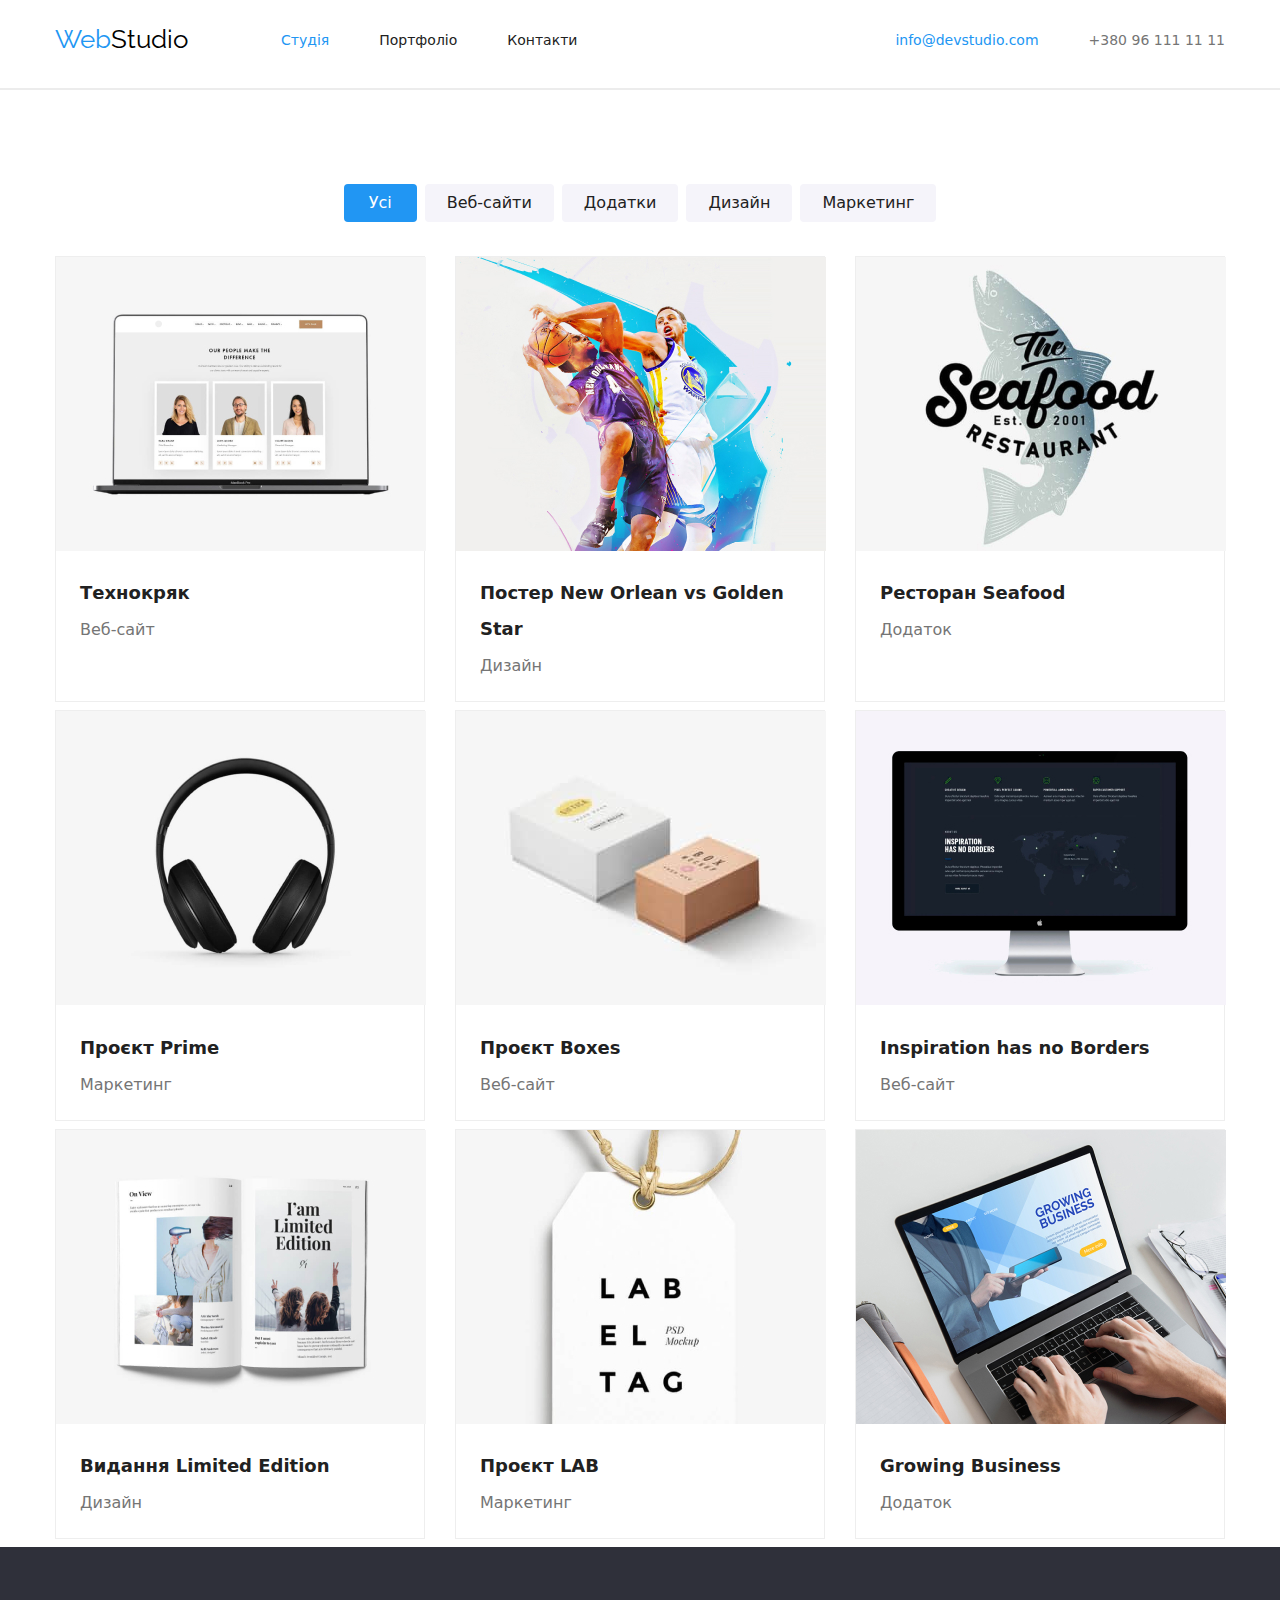
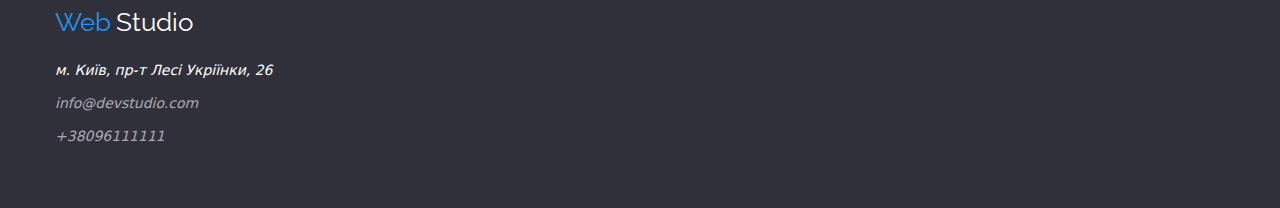
==== portfolio.html @ ce3b9371 "new repositorio" ====
<!DOCTYPE html>
<html lang="en">
  <head>
    <meta charset="UTF-8" />
    <meta http-equiv="X-UA-Compatible" content="IE=edge" />
    <meta name="viewport" content="width=device-width, initial-scale=1.0" />
    <link rel="preconnect" href="https://fonts.googleapis.com" />
    <link rel="preconnect" href="https://fonts.gstatic.com" crossorigin />
    <link
      href="https://fonts.googleapis.com/css2?family=Raleway:wght@700&family=Roboto:wght@400;500;700;900&display=swap"
      rel="stylesheet"
    />
    <link
      rel="stylesheet"
      href="https://cdnjs.cloudflare.com/ajax/libs/modern-normalize/1.1.0/modern-normalize.min.css"
    />
    <link rel="stylesheet" href="./Styles/styles.css" />
    <title>Portfolio</title>
  </head>
  <body>
    <!--Header-->
    <header>
      <div class="conteiner header_navi">
        <nav>
          <ul class="header_list list">
            <li class="item">
              <a
                class="header_logo"
                href="./index.html"
                rel="noopeper noreforrer nofollow"
                ><span class="web">Web</span
                ><span class="webstudio">Studio</span></a
              >
            </li>
            <li class="header_item">
              <a class="studio" href="">Студія</a>
            </li>
            <li class="header_item">
              <a
                class="portfolio"
                href="./portfolio.html"
                rel="noopeper noreforrer nofollow"
                >Портфоліо</a
              >
            </li>
            <li class="header_item">
              <a class="contacs" href="">Контакти</a>
            </li>
          </ul>
        </nav>
        <!--Top Line-->
        <ul class="out_list list">
          <li class="item">
            <a
              class="mail"
              href="mailto:info@devstudio.com"
              rel="noopeper noreforrer nofollow"
              >info@devstudio.com</a
            >
          </li>
          <li class="item">
            <a class="tel" href="tel:+380961111111">+380 96 111 11 11</a>
          </li>
        </ul>
      </div>
    </header>
    <hr class="line" />
    <!--Section Portfolio-->
    <section class="section section_portfolio">
      <div class="conteiner conteiner_portfolio">
        <ul class="list list_portfolio">
          <li class="link_portfolio">
            <button type="button" class="button_listen">
              <span class="button_active">Усі</span>
            </button>
          </li>
          <li class="link_portfolio">
            <button type="button" class="button_portfolio">
              <span class="button_prtfl">Веб-сайти</span>
            </button>
          </li>
          <li class="link_portfolio">
            <button type="button" class="button_portfolio">
              <span class="button_prtfl">Додатки</span>
            </button>
          </li>
          <li class="link_portfolio">
            <button type="button" class="button_portfolio">
              <span class="button_prtfl">Дизайн</span>
            </button>
          </li>
          <li class="link_portfolio">
            <button type="button" class="button_portfolio">
              <span class="button_prtfl">Маркетинг</span>
            </button>
          </li>
        </ul>
        <ul class="list img_portfolio">
          <li class="portfolio_list">
            <a class="portfolio_tekst" href="">
              <img src="./img/tegnocrack.jpg" alt="Technocrack" width="370" />
              <h3 class="about_name">Технокряк</h3>
              <p class="about_text">Веб-сайт</p>
            </a>
          </li>
          <li class="portfolio_list">
            <a class="portfolio_tekst" href="">
              <img
                src="./img/poster-new-orlean.jpg"
                alt=" New Orlean_vs_Golden_Star_poster"
                width="370"
              />
              <h3 class="about_name">Постер New Orlean vs Golden Star</h3>
              <p class="about_text">Дизайн</p>
            </a>
          </li>
          <li class="portfolio_list">
            <a class="portfolio_tekst" href="">
              <img
                src="./img/sea-food.jpg"
                alt="Seafood_Restaurant"
                width="370"
              />
              <h3 class="about_name">Ресторан Seafood</h3>
              <p class="about_text">Додаток</p>
            </a>
          </li>
          <li class="portfolio_list">
            <a class="portfolio_tekst" href="">
              <img
                src="./img/project-prime.jpg"
                alt="Projeckt_Prime"
                width="370"
              />
              <h3 class="about_name">Проєкт Prime</h3>
              <p class="about_text">Маркетинг</p>
            </a>
          </li>
          <li class="portfolio_list">
            <a class="portfolio_tekst" href="">
              <img
                src="./img/project-boxes.jpg"
                alt="Projeckt_Boxes"
                width="370"
              />
              <h3 class="about_name">Проєкт Boxes</h3>
              <p class="about_text">Веб-сайт</p>
            </a>
          </li>
          <li class="portfolio_list">
            <a class="portfolio_tekst" href="">
              <img
                src="./img/web-sait.jpg"
                alt="Inspiration_has_no_Borders"
                width="370"
              />
              <h3 class="about_name">Inspiration has no Borders</h3>
              <p class="about_text">Веб-сайт</p>
            </a>
          </li>
          <li class="portfolio_list">
            <a class="portfolio_tekst" href="">
              <img
                src="./img/limited-edition.jpg"
                alt="Vidanna_Limited_Edition"
                width="370"
              />
              <h3 class="about_name">Видання Limited Edition</h3>
              <p class="about_text">Дизайн</p>
            </a>
          </li>
          <li class="portfolio_list">
            <a class="portfolio_tekst" href="">
              <img
                src="./img/projeckt-lab.jpg"
                alt="Projeckt_LAB"
                width="370"
              />
              <h3 class="about_name">Проєкт LAB</h3>
              <p class="about_text">Маркетинг</p>
            </a>
          </li>
          <li class="portfolio_list">
            <a class="portfolio_tekst" href="">
              <img
                src="./img/groeinh-business.jpg"
                alt="Growing_Business"
                width="370"
              />
              <h3 class="about_name">Growing Business</h3>
              <p class="about_text">Додаток</p>
            </a>
          </li>
        </ul>
      </div>
    </section>
    <!-- Footer -->
    <footer class="footer">
      <div class="conteiner conteiner_footer">
        <a
          class="footer_web"
          href="./index.html"
          rel="noopeper noreforrer nofollow"
        >
          <span class="web">Web</span>
          <span class="web_studio">Studio</span></a
        >
        <address>
          <ul class="footer_list list">
            <li class="footer_href">
              <a
                class="navigation"
                href="https://goo.gl/maps/btzMH1qsc4WPmSUG9"
                rel="noopeper noreforrer nofollow"
              >
                м. Київ, пр-т Лесі Укріїнки, 26
              </a>
            </li>
            <li class="footer_href">
              <a
                class="footer_mail"
                href="mailto:info@devstudio.com"
                rel="noopeper noreforrer nofollow"
                >info@devstudio.com</a
              >
            </li>
            <li class="footer_href">
              <a class="footer_tel" href="tel:+380961111111">+38096111111</a>
            </li>
          </ul>
        </address>
      </div>
    </footer>
  </body>
</html>
---- Styles/styles.css ----
html {
  box-sizing: border-box;
}

*,
*::before,
*::after {
  box-sizing: inherit;
}

h1,
h2,
h3,
p,
ol[class] {
  margin: 0;
  text-decoration: none;
}

.list,
li {
  list-style: none;
}

.list {
  padding: 0px;
  margin: 0px;
}

.body {
  font-family: "Roboto", sans-serif;
  padding: 0;
  margin: 0;
}

.main_educetion {
}

.section {
  /* border: 1px solid aqua; */
}

.conteiner {
  width: 1200px;
  margin: 0 auto;
  padding-left: 15px;
  padding-right: 15px;
  /* border: 1px solid red; */
}

.line {
  border: 1px solid #ececec;
}

a {
  text-decoration: none;
}

/* Header */

.header {
}

.header_navi {
  display: flex;
  align-items: center;
  height: 80px;
}

.item {
  /* vertical-align: middle; */
}

.header_logo {
  margin-right: 93px;
  padding-top: 24px;
  padding-bottom: 25px;
  display: flex;
  /* background-color: red; */
}

.header_list {
  vertical-align: middle;
  display: flex;
  /* padding-top: 24px;
  padding-bottom: 25px; */
  /* background-color: tomato; */
}

.header_item {
  display: flex;
  padding-top: 32px;
  padding-bottom: 32px;
  /* background-color: #2f303a; */
}

.header_list .header_item + .header_item {
  margin-left: 50px;
}

/* <!--Top Line--> */

.out_list {
  display: flex;
  margin-left: auto;
  /* background-color: aqua; */
}

.out_list .item {
  padding-top: 32px;
  padding-bottom: 32px;
}

.out_list .item + .item {
  margin-left: 50px;
}

.web {
  font-family: "Raleway";
  font-size: 26px;
  line-height: calc(31 / 26);
  color: #2196f3;
}

.webstudio {
  font-family: "Raleway";
  font-size: 26px;
  line-height: calc(31 / 26);
  color: #000000;
}

.web_studio {
  font-family: "Raleway";
  font-size: 26px;
  line-height: calc(31 / 26);
  color: #ffffff;
}

.studio {
  font-size: 14px;
  line-height: calc(16 / 14);
  color: #2196f3;
}

.portfolio {
  font-size: 14px;
  line-height: calc(16 / 14);
  color: #212121;
}

.contacs {
  font-size: 14px;
  line-height: calc(16 / 14);
  color: #212121;
}

/* Top line */

.mail {
  font-size: 14px;
  line-height: calc(16 / 14);
  color: #2196f3;
}

.tel {
  font-size: 14px;
  line-height: calc(16 / 14);
  color: #757575;
}

/* Hero */

.hero {
  margin: 0px;
  background: #2f303a;
  margin-bottom: 94px;
  text-align: center;
}

.main_class {
  /* height: 600px; */
  text-align: center;
}

.hero_title {
  margin: auto;
  text-transform: uppercase;
  width: 600px;
  padding-top: 200px;
  padding-bottom: 20px;
  text-align: center;
  font-size: 44px;
  line-height: calc(60 / 44);
  color: #ffffff;
}

.hero_btm {
  border-radius: 4px;
  padding: 10px 32px;
  border: #2196f3;
  min-width: 216px;
  margin-bottom: 200px;
  background-color: #2196f3;
  text-align: center;
  cursor: pointer;
  text-decoration: none;
}

.button_text {
  width: 152px;
  height: 30px;
  font-size: 16px;
  line-height: calc(30 / 16);
  color: #fff;
  display: inline-block;
}

/* Description */

.section_description {
  margin-bottom: 94px;
}

.description {
  display: flex;
}

.description_title:not(:last-child) {
  margin-right: 30px;
}

.description_title {
  display: inline-block;
}

.description-list {
  margin-bottom: 10px;
  width: 270px;
  font-weight: 700;
  font-size: 14px;
  line-height: calc(16 / 14);
  color: #212121;
  display: inline;
}

.description {
  justify-content: flex-end;
}

.coment {
  width: 270px;
  font-weight: 400;
  font-size: 14px;
  line-height: 24px;
  color: #757575;
}

/* About */

.about_conteiner {
}

.about-work {
  margin-bottom: 50px;
  text-align: center;
  font-size: 36px;
  line-height: calc(42 / 36);
  color: #212121;
}

.about_work {
  display: flex;
}

.about_img:not(:last-child) {
  margin-right: 30px;
}

.about_img {
  padding-bottom: 94px;
}

/* Our team */

.section_team {
  /* margin-bottom: 94px; */
  background-color: #f5f4fa;
}

.team_tekst {
  padding-top: 94px;
  padding-bottom: 50px;
  text-align: center;
}

.user_team {
  display: flex;
  /* background-color: #2196f3; */
  text-align: center;
  padding-bottom: 94px;
}

.team_img {
  padding-bottom: 30px;
  width: 270px;
  background-color: #ffffff;
}

.team_img {
  border-radius: 0px 0px 4px 4px;
  box-shadow: 1px 1px 3px rgba(0, 0, 0, 0.12), 1px 2px 1px rgba(0, 0, 0, 0.2);
}

.team_img:not(:last-child) {
  margin-right: 30px;
}

.our_img {
  padding-bottom: 30px;
  display: block;
  background-color: #fff;
}

.name {
  padding-bottom: 10px;
  font-weight: 500;
  font-size: 16px;
  line-height: calc(19 / 16);
  color: #212121;
}

.team_work {
  padding-bottom: 30px;
  font-weight: 400;
  font-size: 16px;
  line-height: calc(19 / 16);
  color: #757575;
}

/* Section Portfolio */

.section_portfolio {
  background-color: #ffff;
}

.conteiner_portfolio {
  justify-content: end;
  margin-top: 94px;
  border: 0px;
  /* background-color: #2196f3; */
}

.list_portfolio {
  display: flex;
  /* margin-left: 312px; */
  margin-bottom: 34px;
  justify-content: center;
  text-align: center;
}

.link_portfolio {
  display: flex;
}

.link_portfolio:not(:last-child) {
  margin-right: 8px;
}

.img_portfolio {
  display: flex;
  flex-wrap: wrap;
}

.portfolio_tekst {
  /* padding: 20px 24px; */
}

.portfolio_list {
  width: 370px;
  border: 1px solid #eeeeee;
  margin-right: 30px;
  margin-bottom: 8px;
  background-color: #ffffff;
}

.portfolio_list:nth-child(3n) {
  margin-right: 0;
}

.button_listen {
  padding: 6px 25px;
  background-color: #2196f3;
  border: #2196f3;
  border-radius: 4px;
  cursor: pointer;
}

.button_active {
  font-weight: 500;
  font-size: 16px;
  line-height: calc(26 / 16);
  text-align: center;
  color: #fff;
}

.button_portfolio {
  border-radius: 4px;
  padding: 6px 22px;
  background-color: #f5f4fa;
  border: #f5f4fa;
  cursor: pointer;
}

.button_prtfl {
  font-weight: 500;
  font-size: 16px;
  line-height: calc(26 / 16);
  text-align: center;
  color: #212121;
  border: #212121;
}

.about_name {
  padding-left: 24px;
  padding-top: 20px;
  font-weight: 700;
  font-size: 18px;
  line-height: calc(36 / 18);
  color: #212121;
  text-decoration: none;
}

.about_text {
  padding-top: 4px;
  padding-left: 24px;
  padding-bottom: 20px;
  font-weight: 400;
  font-size: 16px;
  line-height: calc(30 / 16);
  color: #757575;
}

/* Footer */

.conteiner_footer {
}

.footer {
  background: #2f303a;
}

.footer_web {
  display: block;
  padding-top: 60px;
  padding-bottom: 20px;
}

.footer_list {
  display: block;
  padding-bottom: 60px;
}

.footer_href {
}

.footer_href:not(:last-child) {
  padding-bottom: 9px;
}

.navigation {
  font-weight: 400;
  font-size: 14px;
  line-height: calc(24 / 14);
  color: #ffffff;
}

.footer_mail {
  font-weight: 400;
  font-size: 14px;
  line-height: calc(24 / 14);
  color: rgba(255, 255, 255, 0.6);
}

.footer_tel {
  font-weight: 400;
  font-size: 14px;
  line-height: calc(24 / 14);
  color: rgba(255, 255, 255, 0.6);
}
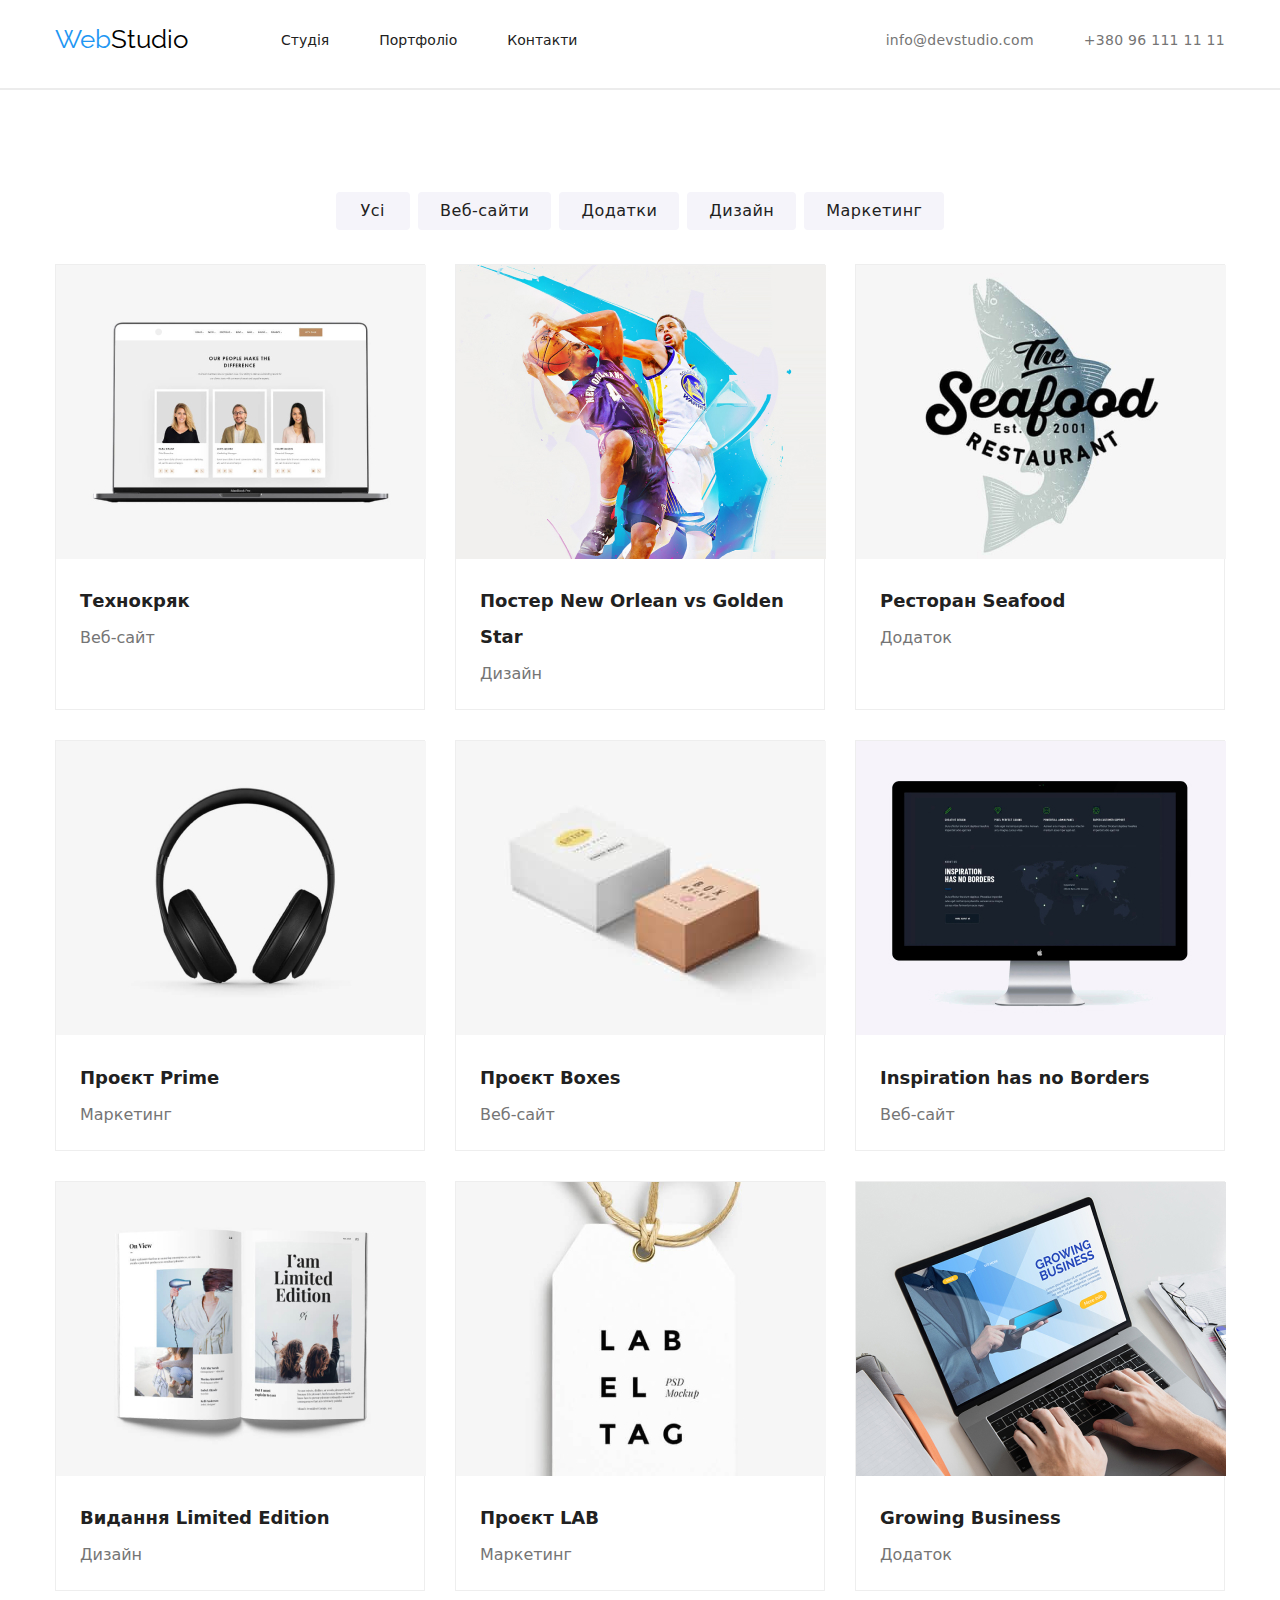
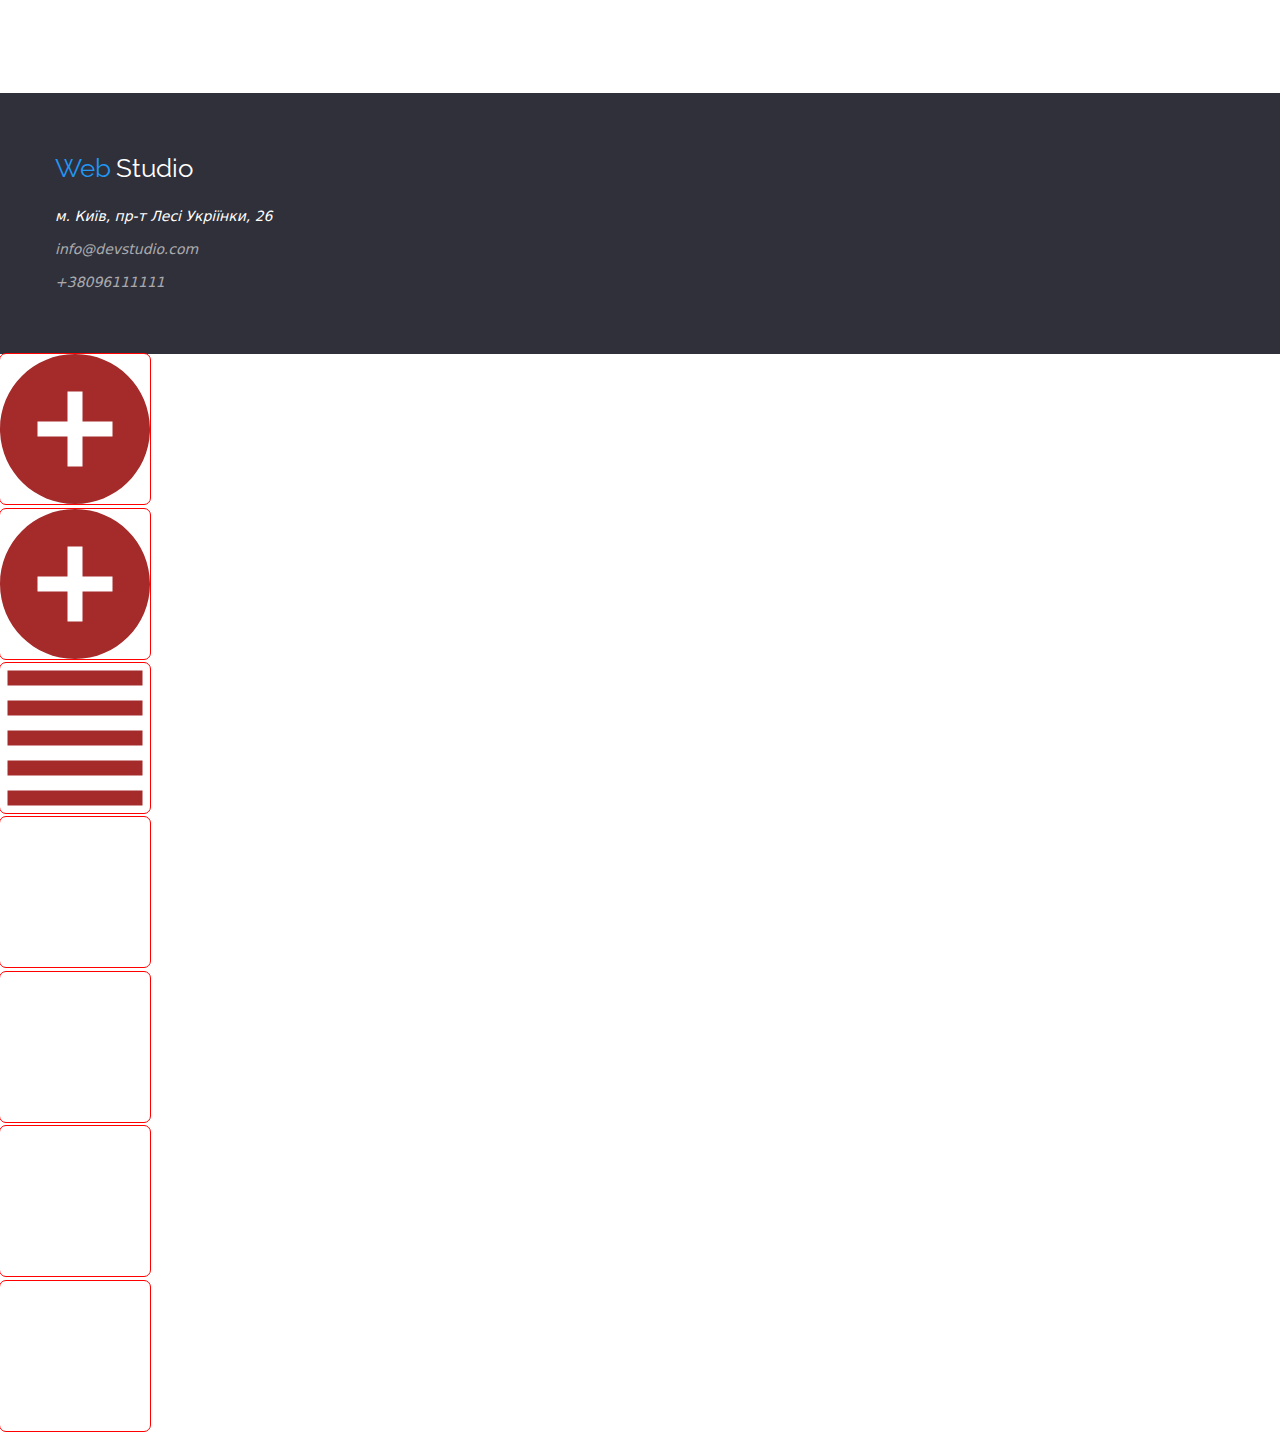
==== commit 998ac102: "т" ====
--- a/portfolio.html
+++ b/portfolio.html
@@ -233,3 +233,60 @@
     </footer>
   </body>
 </html>
+
+
+
+
+
+
+<li>
+                <a href="">
+                  <svg class="icon">
+                    <use href="./img/symbol-defs.svg#icon-add-solid"></use>
+                  </svg>
+                </a>
+              </li>
+              <li>
+                <botton class="meta">
+                  <svg class="icon">
+                    <use href="./img/symbol-defs.svg#icon-add-solid"></use>
+                  </svg>
+                </botton>
+              </li>
+              <li>
+                <botton class="meta"
+                  ><svg class="icon">
+                    <use
+                      href="./img/symbol-defs.svg#icon-align-justified"
+                    ></use>
+                  </svg>
+                </botton>
+              </li>
+              <li>
+                <botton class="meta"
+                  ><svg class="icon">
+                    <use href="./img/sprite.svg#"></use>
+                  </svg>
+                </botton>
+              </li>
+              <li>
+                <botton class="meta"
+                  ><svg class="icon">
+                    <use href="./img/sprite.svg#"></use>
+                  </svg>
+                </botton>
+              </li>
+              <li>
+                <botton class="meta"
+                  ><svg class="icon">
+                    <use href="/img/sprite.svg#"></use>
+                  </svg>
+                </botton>
+              </li>
+              <li>
+                <botton class="meta"
+                  ><svg class="icon">
+                    <use href="/img/sprite.svg#"></use>
+                  </svg>
+                </botton>
+              </li>--- a/Styles/styles.css
+++ b/Styles/styles.css
@@ -56,6 +56,10 @@
   text-decoration: none;
 }
 
+.footer {
+  cursor: none;
+}
+
 /* Header */
 
 .header {
@@ -137,34 +141,57 @@
 }
 
 .studio {
+  font-weight: 500;
   font-size: 14px;
   line-height: calc(16 / 14);
+  color: #212121;
+}
+
+.studio:hover {
   color: #2196f3;
 }
 
 .portfolio {
+  font-weight: 500;
   font-size: 14px;
   line-height: calc(16 / 14);
   color: #212121;
 }
 
+.portfolio_header:hover {
+  /* background-color: #2196f3; */
+}
+
 .contacs {
+  font-weight: 500;
   font-size: 14px;
   line-height: calc(16 / 14);
   color: #212121;
 }
 
+.mail:hover,
+.studio:hover,
+.tel:hover,
+.portfolio:hover,
+.contacs:hover {
+  color: #2196f3;
+}
+
 /* Top line */
 
 .mail {
+  font-weight: 500;
   font-size: 14px;
   line-height: calc(16 / 14);
-  color: #2196f3;
+  letter-spacing: 0.02em;
+  color: #757575;
 }
 
 .tel {
+  font-weight: 500;
   font-size: 14px;
   line-height: calc(16 / 14);
+  letter-spacing: 0.02em;
   color: #757575;
 }
 
@@ -175,11 +202,13 @@
   background: #2f303a;
   margin-bottom: 94px;
   text-align: center;
+  background-image: url(../img/bgc-img-hero.jpg);
 }
 
 .main_class {
   /* height: 600px; */
   text-align: center;
+  /* background-image: url(/img/bgc-hero.svg); */
 }
 
 .hero_title {
@@ -204,6 +233,9 @@
   text-align: center;
   cursor: pointer;
   text-decoration: none;
+  font-weight: 700;
+  font-size: 16px;
+  line-height: calc(30 / 16);
 }
 
 .button_text {
@@ -290,6 +322,9 @@
 .team_tekst {
   padding-top: 94px;
   padding-bottom: 50px;
+  font-weight: 700;
+  font-size: 36px;
+  line-height: calc(42 / 36);
   text-align: center;
 }
 
@@ -340,12 +375,14 @@
 /* Section Portfolio */
 
 .section_portfolio {
+  padding-top: 94px;
+  padding-bottom: 94px;
   background-color: #ffff;
 }
 
 .conteiner_portfolio {
   justify-content: end;
-  margin-top: 94px;
+  /* padding-top: 94px; */
   border: 0px;
   /* background-color: #2196f3; */
 }
@@ -369,17 +406,18 @@
 .img_portfolio {
   display: flex;
   flex-wrap: wrap;
+  /* background-color: tomato; */
 }
 
 .portfolio_tekst {
-  /* padding: 20px 24px; */
+  width: 370px;
 }
 
 .portfolio_list {
   width: 370px;
   border: 1px solid #eeeeee;
   margin-right: 30px;
-  margin-bottom: 8px;
+  margin-bottom: 30px;
   background-color: #ffffff;
 }
 
@@ -387,20 +425,31 @@
   margin-right: 0;
 }
 
+.portfolio_list:nth-child(n + 7) {
+  margin-bottom: 8px;
+}
+
 .button_listen {
   padding: 6px 25px;
-  background-color: #2196f3;
-  border: #2196f3;
+  background-color: #f5f4fa;
+  border: #f5f4fa;
   border-radius: 4px;
   cursor: pointer;
+  font-weight: 500;
+  font-size: 16px;
+  line-height: calc(26 / 16);
+  letter-spacing: 0.03em;
+  text-align: center;
+  color: #212121;
 }
 
 .button_active {
-  font-weight: 500;
+  /* font-weight: 500;
   font-size: 16px;
   line-height: calc(26 / 16);
-  text-align: center;
-  color: #fff;
+  letter-spacing: 0.03em;
+  text-align: center;
+  color: #212121; */
 }
 
 .button_portfolio {
@@ -409,35 +458,139 @@
   background-color: #f5f4fa;
   border: #f5f4fa;
   cursor: pointer;
-}
-
-.button_prtfl {
   font-weight: 500;
   font-size: 16px;
   line-height: calc(26 / 16);
+  letter-spacing: 0.03em;
   text-align: center;
   color: #212121;
   border: #212121;
 }
 
+/* .button_prtfl {
+  font-weight: 500;
+  font-size: 16px;
+  line-height: calc(26 / 16);
+  letter-spacing: 0.03em;
+  text-align: center;
+  color: #212121;
+  border: #212121;
+} */
+
+/* .button_active:hover,
+.button_prtfl:hover {
+  color: #ffffff;
+} */
+
+.button_portfolio:hover,
+.button_listen:hover {
+  box-shadow: 0px 3px 1px rgba(0, 0, 0, 0.1), 0px 1px 2px rgba(0, 0, 0, 0.08),
+    0px 2px 2px rgba(0, 0, 0, 0.12);
+  border-radius: 4px;
+  background-color: #2196f3;
+  color: #ffffff;
+}
+
 .about_name {
-  padding-left: 24px;
-  padding-top: 20px;
+  width: 322px;
+  margin: 20px 24px 4px 24px;
+  /* padding-left: 24px;
+  padding-top: 20px; */
   font-weight: 700;
   font-size: 18px;
   line-height: calc(36 / 18);
   color: #212121;
   text-decoration: none;
+  /* background-color: royalblue; */
 }
 
 .about_text {
-  padding-top: 4px;
+  width: 322px;
+  margin: 0 24px 20px 24px;
+  /* padding-top: 4px;
   padding-left: 24px;
-  padding-bottom: 20px;
+  padding-bottom: 20px; */
   font-weight: 400;
   font-size: 16px;
   line-height: calc(30 / 16);
   color: #757575;
+  /* background-color: red; */
+}
+
+/* Regular customers */
+
+.client {
+  background-color: #ffffff;
+}
+
+.regular_conteiner {
+  padding-top: 94px;
+  padding-bottom: 94px;
+}
+
+.cust_link {
+  display: flex;
+  /* padding: 0; */
+  /* margin: 0; */
+  outline: 1px solid red;
+  /* background-color: #3a2f2f; */
+}
+
+.meta {
+  width: 150px;
+  height: 120px;
+  /* border: 0; */
+}
+
+.dfg {
+  width: 120px;
+  height: 120px;
+}
+
+.icon {
+  display: inline-block;
+  width: 150px;
+  height: 150px;
+  outline: 1px solid red;
+  border-radius: 6px;
+  /* background-color: #2196f3; */
+}
+
+/* .icon {
+  display: inline-block;
+  width: 1em;
+  height: 1em;
+  stroke-width: 0;
+  stroke: currentColor;
+  fill: currentColor;
+}
+.icon-Object {
+  width: 1.0712890625em;
+} */
+
+.icon {
+  /* width: 105px; */
+  /* display: inline-block; */
+  /* stroke: currentColor; */
+  fill: brown;
+}
+
+.meta:not(:last-child) {
+  margin-right: 30px;
+}
+
+.customers {
+  margin-bottom: 50px;
+  text-align: center;
+  background-color: #2f303a;
+}
+
+.cust_img {
+}
+
+.meta:hover {
+  background-color: #fff;
+  color: blueviolet;
 }
 
 /* Footer */
@@ -472,6 +625,7 @@
   font-size: 14px;
   line-height: calc(24 / 14);
   color: #ffffff;
+  cursor: auto;
 }
 
 .footer_mail {
@@ -479,6 +633,7 @@
   font-size: 14px;
   line-height: calc(24 / 14);
   color: rgba(255, 255, 255, 0.6);
+  cursor: auto;
 }
 
 .footer_tel {
@@ -486,4 +641,5 @@
   font-size: 14px;
   line-height: calc(24 / 14);
   color: rgba(255, 255, 255, 0.6);
-}
+  cursor: auto;
+}
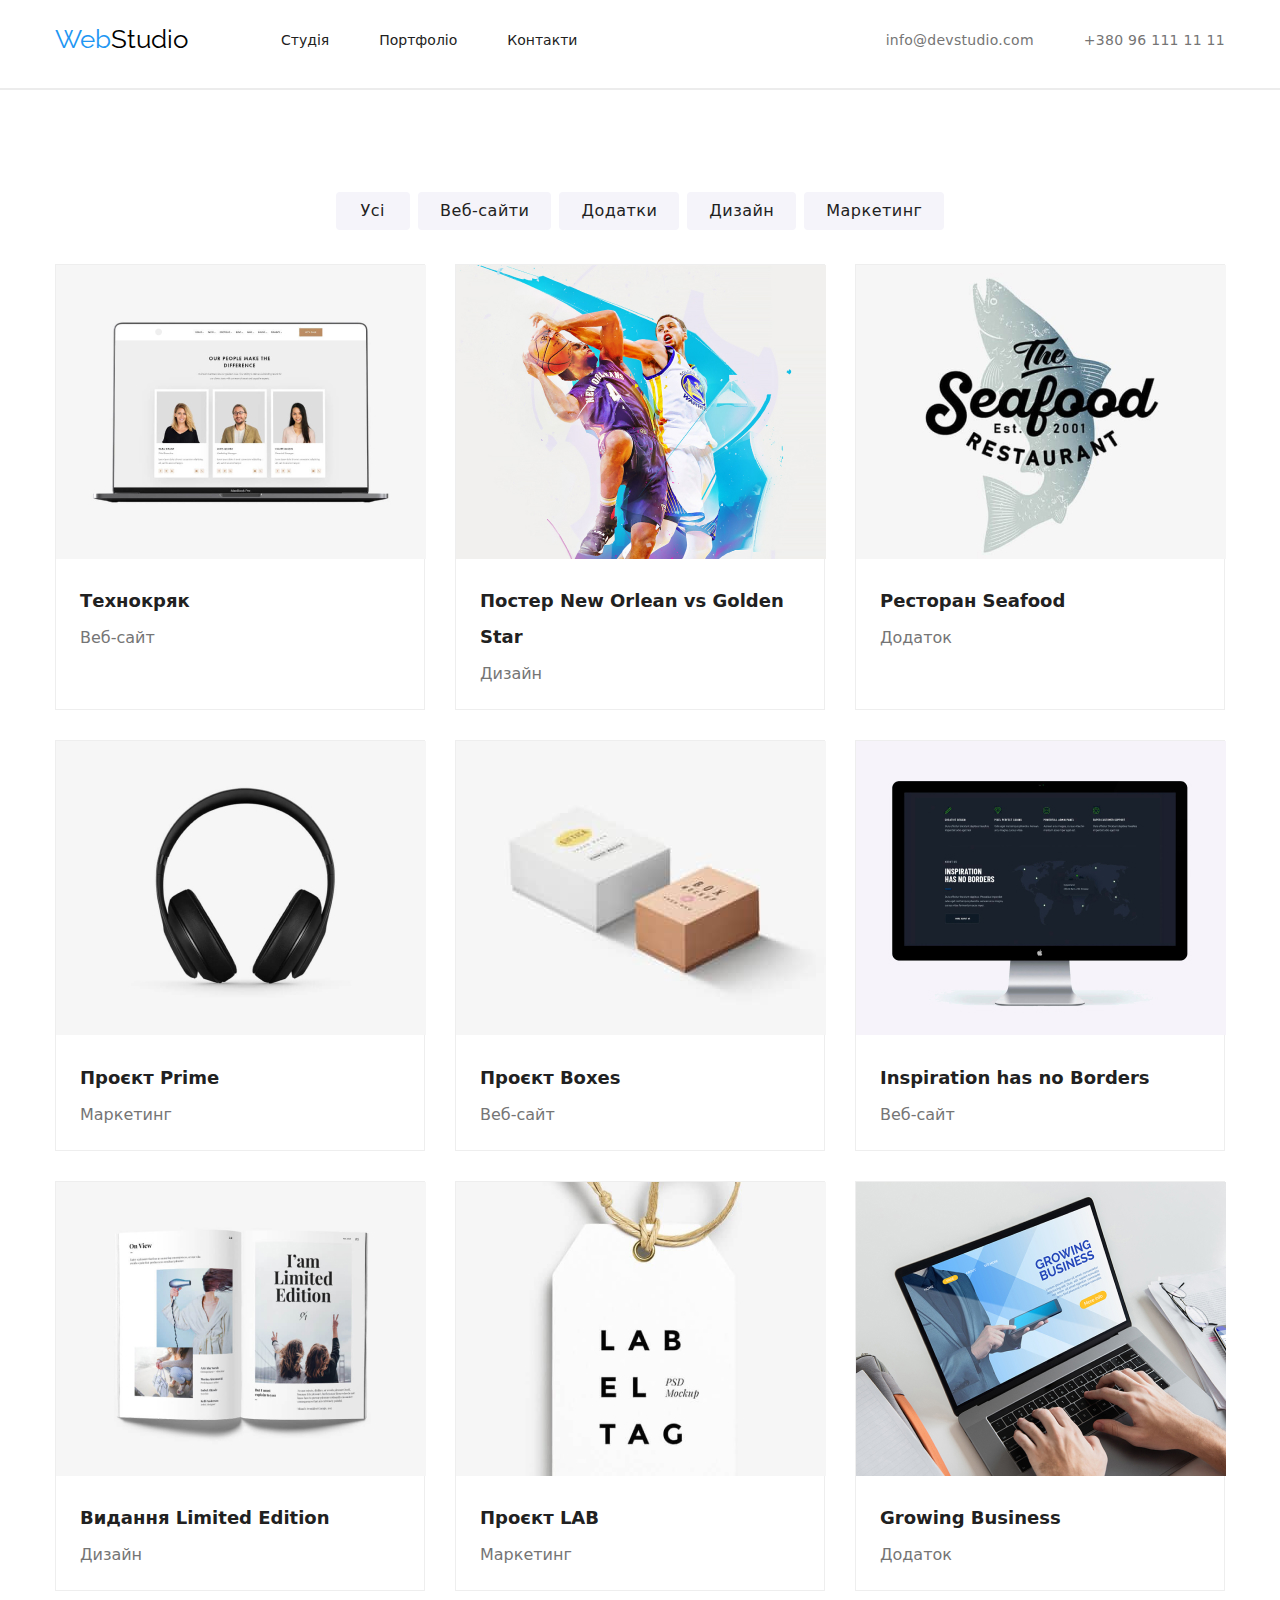
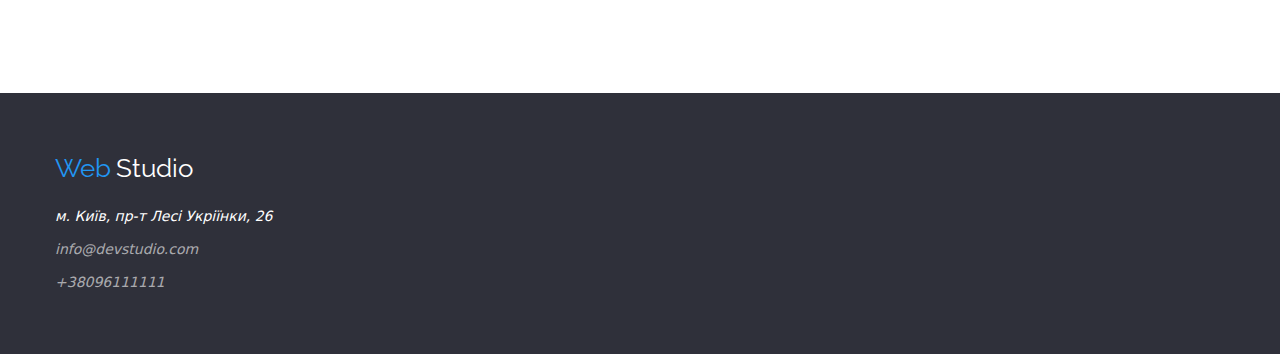
==== commit c2122bb5: "ds" ====
--- a/portfolio.html
+++ b/portfolio.html
@@ -233,60 +233,3 @@
     </footer>
   </body>
 </html>
-
-
-
-
-
-
-<li>
-                <a href="">
-                  <svg class="icon">
-                    <use href="./img/symbol-defs.svg#icon-add-solid"></use>
-                  </svg>
-                </a>
-              </li>
-              <li>
-                <botton class="meta">
-                  <svg class="icon">
-                    <use href="./img/symbol-defs.svg#icon-add-solid"></use>
-                  </svg>
-                </botton>
-              </li>
-              <li>
-                <botton class="meta"
-                  ><svg class="icon">
-                    <use
-                      href="./img/symbol-defs.svg#icon-align-justified"
-                    ></use>
-                  </svg>
-                </botton>
-              </li>
-              <li>
-                <botton class="meta"
-                  ><svg class="icon">
-                    <use href="./img/sprite.svg#"></use>
-                  </svg>
-                </botton>
-              </li>
-              <li>
-                <botton class="meta"
-                  ><svg class="icon">
-                    <use href="./img/sprite.svg#"></use>
-                  </svg>
-                </botton>
-              </li>
-              <li>
-                <botton class="meta"
-                  ><svg class="icon">
-                    <use href="/img/sprite.svg#"></use>
-                  </svg>
-                </botton>
-              </li>
-              <li>
-                <botton class="meta"
-                  ><svg class="icon">
-                    <use href="/img/sprite.svg#"></use>
-                  </svg>
-                </botton>
-              </li>--- a/Styles/styles.css
+++ b/Styles/styles.css
@@ -370,6 +370,90 @@
   font-size: 16px;
   line-height: calc(19 / 16);
   color: #757575;
+}
+
+/* Regular customers */
+
+.client {
+  padding-top: 87px;
+  background-color: #ffffff;
+  display: flexbox;
+}
+
+.regular_conteiner {
+  /* padding-top: 87px; */
+  margin-bottom: 101px;
+  /* outline: 1px solid rgb(106, 0, 255); */
+}
+
+.customers {
+  padding-bottom: 50px;
+  text-align: center;
+}
+
+.cust_link {
+  display: flex;
+  /* align-self: flex-end;
+  flex-wrap: wrap; */
+  /* padding: 0; */
+  /* margin-top: 16px;
+  margin-bottom: 16px; */
+  /* outline: 1px solid red; */
+  /* background-color: #3a2f2f; */
+}
+
+.meta {
+  display: inline-block;
+  /* text-align: center; */
+  width: 170px;
+  /* height: 92px; */
+  /* border: 0; */
+  /* justify-content: center; */
+  /* background-color: red; */
+  /* outline: 1px solid rgb(255, 0, 98); */
+}
+
+.meta:not(:first-child) {
+  margin-right: 30px;
+}
+
+.meta:hover {
+  /* background-color: #2196f3; */
+  /* color: blueviolet; */
+}
+
+.dfg {
+  /* display: inline-block; */
+  display: inline-flex;
+  flex-wrap: wrap;
+  border: 1px solid #afb1b8;
+  border-radius: 4px;
+  /* align-self: flex-end; */
+  margin-right: 30px;
+  /* background-color: #21f352; */
+}
+
+.icon {
+  margin: 16px 32px;
+  display: inline-block;
+  /* justify-items: center; */
+  width: 106px;
+  height: 80px;
+  /* outline: 1px solid rgb(0, 255, 8); */
+  border-radius: 6px;
+  fill: #afb1b8;
+  /* background-color: tomato; */
+}
+
+.icon:hover {
+  /* background-color: #ffffff; */
+  fill: #2196f3;
+}
+
+.meta:hover {
+  border: 1px solid #2196f3;
+  border-radius: 4px;
+  background-color: #ffffff;
 }
 
 /* Section Portfolio */
@@ -517,82 +601,6 @@
   /* background-color: red; */
 }
 
-/* Regular customers */
-
-.client {
-  background-color: #ffffff;
-}
-
-.regular_conteiner {
-  padding-top: 94px;
-  padding-bottom: 94px;
-}
-
-.cust_link {
-  display: flex;
-  /* padding: 0; */
-  /* margin: 0; */
-  outline: 1px solid red;
-  /* background-color: #3a2f2f; */
-}
-
-.meta {
-  width: 150px;
-  height: 120px;
-  /* border: 0; */
-}
-
-.dfg {
-  width: 120px;
-  height: 120px;
-}
-
-.icon {
-  display: inline-block;
-  width: 150px;
-  height: 150px;
-  outline: 1px solid red;
-  border-radius: 6px;
-  /* background-color: #2196f3; */
-}
-
-/* .icon {
-  display: inline-block;
-  width: 1em;
-  height: 1em;
-  stroke-width: 0;
-  stroke: currentColor;
-  fill: currentColor;
-}
-.icon-Object {
-  width: 1.0712890625em;
-} */
-
-.icon {
-  /* width: 105px; */
-  /* display: inline-block; */
-  /* stroke: currentColor; */
-  fill: brown;
-}
-
-.meta:not(:last-child) {
-  margin-right: 30px;
-}
-
-.customers {
-  margin-bottom: 50px;
-  text-align: center;
-  background-color: #2f303a;
-}
-
-.cust_img {
-}
-
-.meta:hover {
-  background-color: #fff;
-  color: blueviolet;
-}
-
 /* Footer */
 
 .conteiner_footer {
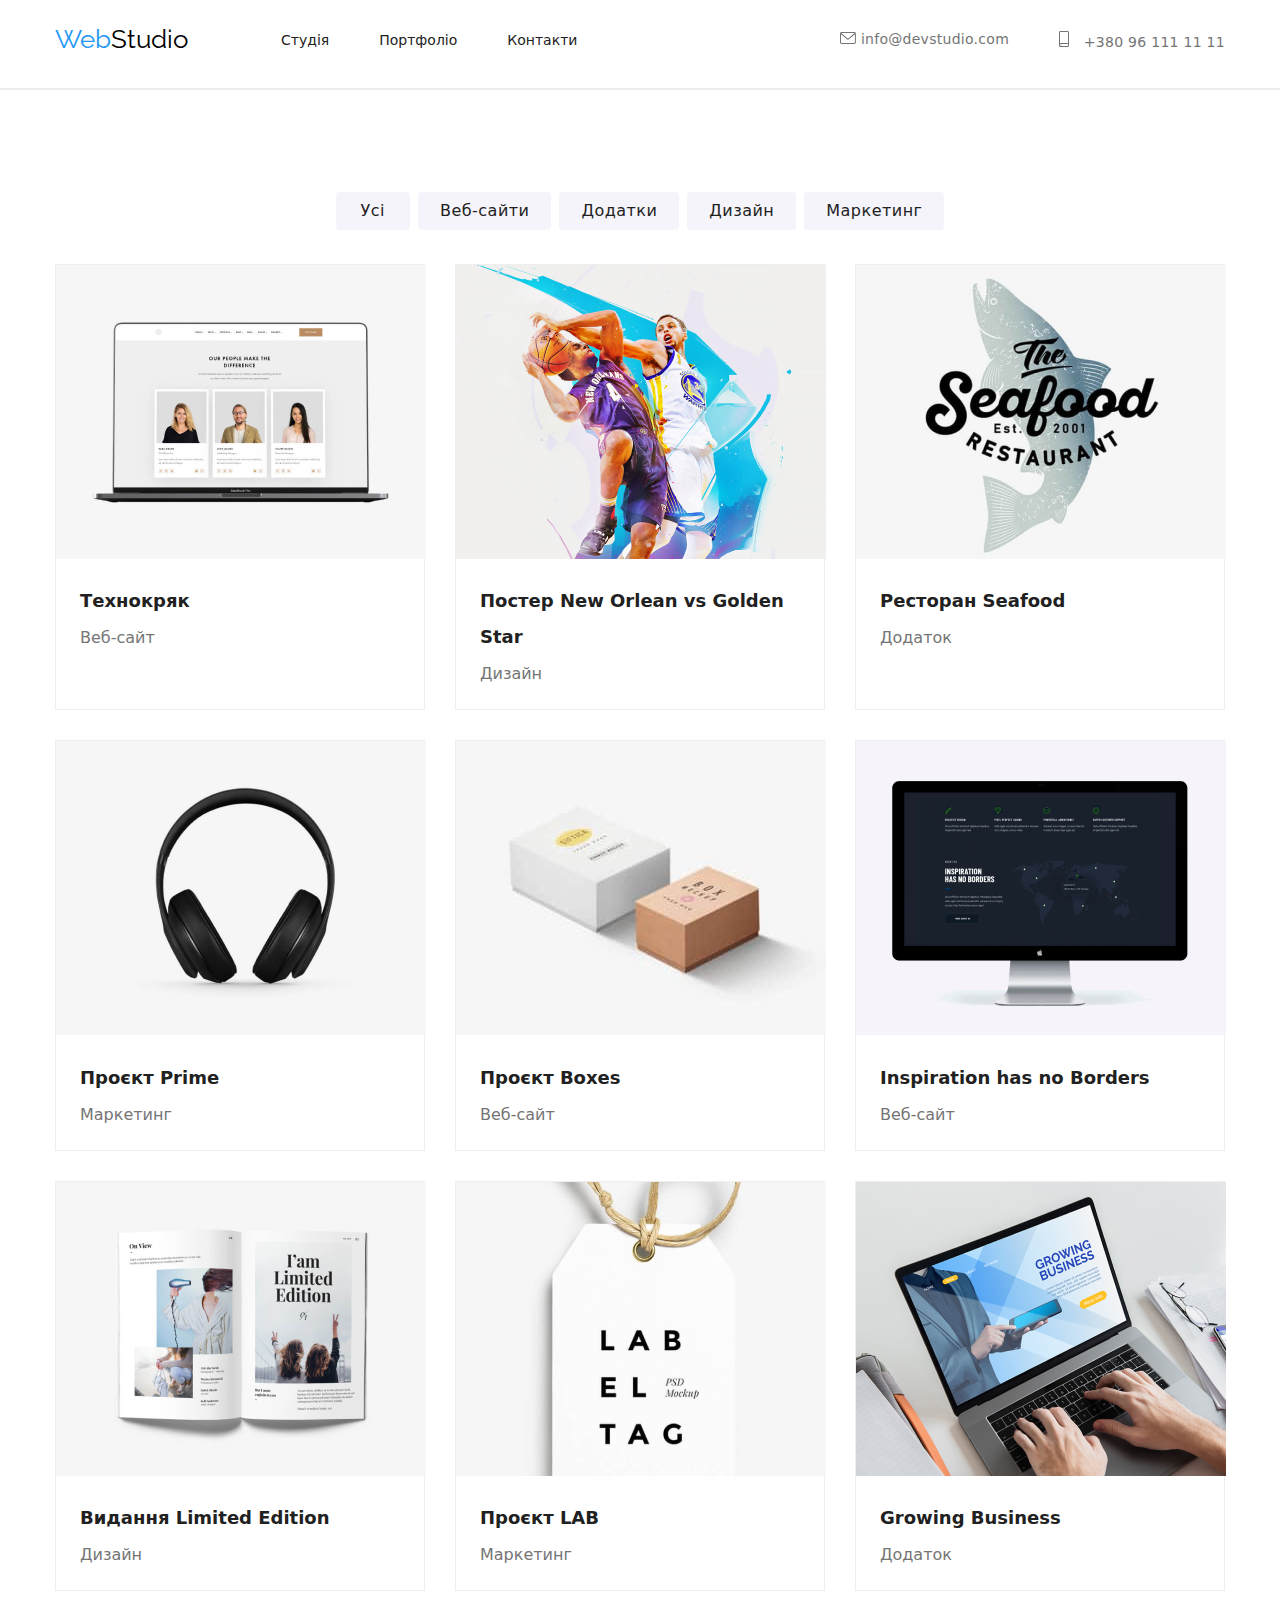
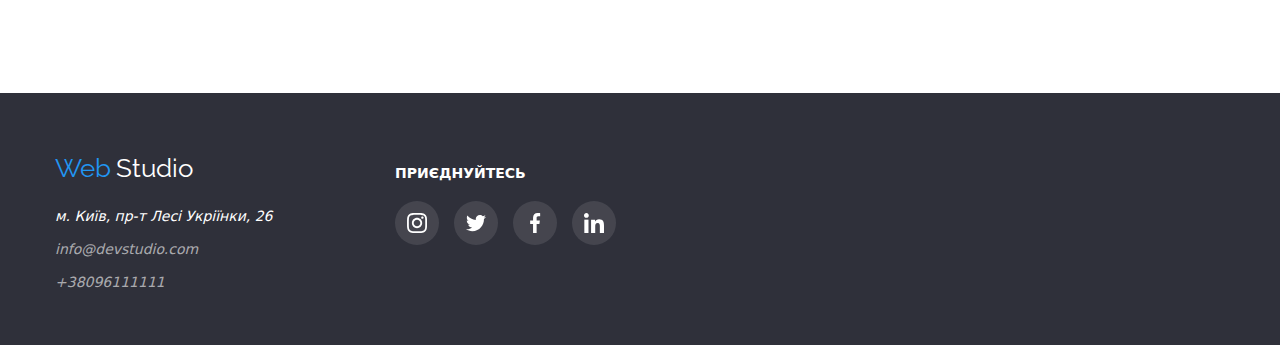
==== commit 645263cb: "Дз" ====
--- a/portfolio.html
+++ b/portfolio.html
@@ -19,7 +19,7 @@
   </head>
   <body>
     <!--Header-->
-    <header>
+    <header class="header">
       <div class="conteiner header_navi">
         <nav>
           <ul class="header_list list">
@@ -55,14 +55,23 @@
               class="mail"
               href="mailto:info@devstudio.com"
               rel="noopeper noreforrer nofollow"
-              >info@devstudio.com</a
+              ><svg class="envelope" width="16" height="12">
+                <use href="./img/icons.svg#icon-envelope"></use>
+              </svg>
+              <span style="vertical-align: inherit">info@devstudio.com</span>
+            </a>
+          </li>
+          <li class="item">
+            <a class="tel" href="tel:+380961111111">
+              <svg class="smartphone" width="10" height="16">
+                <use href="./img/icons.svg#icon-smartphone"></use>
+              </svg>
+              <span>+380 96 111 11 11</span></a
             >
-          </li>
-          <li class="item">
-            <a class="tel" href="tel:+380961111111">+380 96 111 11 11</a>
           </li>
         </ul>
       </div>
+    </header>
     </header>
     <hr class="line" />
     <!--Section Portfolio-->
@@ -195,40 +204,79 @@
       </div>
     </section>
     <!-- Footer -->
-    <footer class="footer">
+   <footer class="footer">
       <div class="conteiner conteiner_footer">
-        <a
-          class="footer_web"
-          href="./index.html"
-          rel="noopeper noreforrer nofollow"
-        >
-          <span class="web">Web</span>
-          <span class="web_studio">Studio</span></a
-        >
-        <address>
-          <ul class="footer_list list">
-            <li class="footer_href">
-              <a
-                class="navigation"
-                href="https://goo.gl/maps/btzMH1qsc4WPmSUG9"
-                rel="noopeper noreforrer nofollow"
-              >
-                м. Київ, пр-т Лесі Укріїнки, 26
-              </a>
-            </li>
-            <li class="footer_href">
-              <a
-                class="footer_mail"
-                href="mailto:info@devstudio.com"
-                rel="noopeper noreforrer nofollow"
-                >info@devstudio.com</a
-              >
-            </li>
-            <li class="footer_href">
-              <a class="footer_tel" href="tel:+380961111111">+38096111111</a>
+        <div class="aaa">
+          <a
+            class="footer_web"
+            href="./index.html"
+            rel="noopeper noreforrer nofollow"
+          >
+            <span class="web">Web</span>
+            <span class="web_studio">Studio</span></a
+          >
+          <address class="ftr_adress">
+            <ul class="footer_list list">
+              <li class="footer_href">
+                <a
+                  class="navigation"
+                  href="https://goo.gl/maps/btzMH1qsc4WPmSUG9"
+                  rel="noopeper noreforrer nofollow"
+                >
+                  м. Київ, пр-т Лесі Укріїнки, 26
+                </a>
+              </li>
+              <li class="footer_href">
+                <a
+                  class="footer_mail"
+                  href="mailto:info@devstudio.com"
+                  rel="noopeper noreforrer nofollow"
+                  >info@devstudio.com</a
+                >
+              </li>
+              <li class="footer_href">
+                <a class="footer_tel" href="tel:+380961111111">+38096111111</a>
+              </li>
+            </ul>
+          </address>
+        </div>
+        <div class="footer_icons">
+          <ul class="social-icons">
+            <h3 class="social_ftr">приєднуйтесь</h3>
+            <li class="social-item">
+              <a href="" class="social-link">
+                <svg class="icon" width="20" height="20">
+                  <use href="./img/icons.svg#icon-instagram-2"></use>
+                  >
+                </svg>
+              </a>
+            </li>
+            <li class="social-item">
+              <a href="" class="social-link">
+                <svg class="icon" width="20" height="20">
+                  <use href="./img/icons.svg#icon-twitter-1"></use>
+                  >
+                </svg>
+              </a>
+            </li>
+            <li class="social-item">
+              <a href="" class="social-link">
+                <svg class="icon" width="20" height="20">
+                  <use href="./img/icons.svg#icon-facebook-1"></use>
+                  >
+                </svg>
+              </a>
+            </li>
+            <li class="social-item">
+              <a href="" class="social-link">
+                <svg class="icon" width="20" height="20">
+                  <use href="./img/icons.svg#icon-linkedin-1"></use>
+                  >
+                </svg>
+              </a>
             </li>
           </ul>
-        </address>
+        </div>
       </div>
     </footer>
   </body>
--- a/Styles/styles.css
+++ b/Styles/styles.css
@@ -57,7 +57,7 @@
 }
 
 .footer {
-  cursor: none;
+  /* cursor: none; */
 }
 
 /* Header */
@@ -72,6 +72,8 @@
 }
 
 .item {
+  display: flex;
+  text-align: center;
   /* vertical-align: middle; */
 }
 
@@ -106,7 +108,10 @@
 
 .out_list {
   display: flex;
+  vertical-align: middle;
   margin-left: auto;
+  text-align: center;
+  /* justify-content: center; */
   /* background-color: aqua; */
 }
 
@@ -169,6 +174,14 @@
   color: #212121;
 }
 
+/* .item_svg {
+  width: 10px;
+  height: 16px;
+  outline: 1px solid #2196f3;
+  padding-right: 10px;
+} */
+
+.item_svg:hover,
 .mail:hover,
 .studio:hover,
 .tel:hover,
@@ -180,6 +193,9 @@
 /* Top line */
 
 .mail {
+  /* display: inline-flex; */
+  /* vertical-align: inherit; */
+  /* align-items: center; */
   font-weight: 500;
   font-size: 14px;
   line-height: calc(16 / 14);
@@ -187,7 +203,15 @@
   color: #757575;
 }
 
+.envelop {
+  /* display: flex; */
+  margin-right: 10px;
+  align-items: center;
+  fill: #757575;
+}
+
 .tel {
+  align-items: center;
   font-weight: 500;
   font-size: 14px;
   line-height: calc(16 / 14);
@@ -195,20 +219,47 @@
   color: #757575;
 }
 
+.smartphone {
+  /* display: inline; */
+  margin-right: 10px;
+  align-items: center;
+  fill: #757575;
+}
+
+.out_list .envelop:focus,
+.out_list .envelop:hover {
+  fill: #2196f3;
+}
+
+.out_list .smartphone:focus,
+.out_list .smartphone:hover {
+  fill: #2196f3;
+}
+
 /* Hero */
 
+.hero:nth-child(1) {
+  background-image: url(../img/bgc-img-hero.jpg);
+}
+
 .hero {
-  margin: 0px;
-  background: #2f303a;
+  max-width: 1600px;
+  height: 600px;
+  margin-left: auto;
+  margin-right: auto;
+  background-image: linear-gradient(
+      to right,
+      rgba(47, 48, 58, 0.4),
+      rgba(47, 48, 58, 0.4)
+    ),
+    url(../images/backgrond-hero.jpg);
+  background-color: rgba(47, 48, 58, 0.4);
+  text-align: center;
   margin-bottom: 94px;
-  text-align: center;
-  background-image: url(../img/bgc-img-hero.jpg);
 }
 
 .main_class {
-  /* height: 600px; */
-  text-align: center;
-  /* background-image: url(/img/bgc-hero.svg); */
+  text-align: center;
 }
 
 .hero_title {
@@ -287,6 +338,17 @@
   color: #757575;
 }
 
+.description_img {
+  display: flex;
+  padding-bottom: 30px;
+}
+
+.disc_img {
+  padding: 25px 100px;
+  /* outline: 1px solid #e80b85; */
+  background-color: #f5f4fa;
+}
+
 /* About */
 
 .about_conteiner {
@@ -372,16 +434,63 @@
   color: #757575;
 }
 
+.social-icon {
+  display: flex;
+  align-items: center;
+  padding-left: 32px;
+  padding-right: 32px;
+  padding-top: 16px;
+  padding-bottom: 30px;
+  background-color: #fff;
+}
+
+.social-item {
+  width: 44px;
+  height: 44px;
+  border-radius: 50%;
+  justify-content: start;
+  /* background-color: #f80808; */
+}
+
+.social-item:not(:last-child) {
+  margin-right: 10px;
+}
+
+.social-link {
+  width: 100%;
+  height: 100%;
+  display: flex;
+  align-items: center;
+  justify-content: center;
+  border-radius: 50%;
+  background-color: #ffffff;
+  color: #afb1b8;
+  /* outline: 1px solid #d6094a; */
+  /* background-color: tomato; */
+}
+
+.social-icon .icon {
+  fill: currentColor;
+}
+
+/* .icon:focus,
+.icon:hover, */
+.user_team .social-link:hover,
+.user_team .social-link:focus {
+  background-color: #2196f3;
+  color: #fff;
+}
+
 /* Regular customers */
 
 .client {
   padding-top: 87px;
   background-color: #ffffff;
-  display: flexbox;
+  display: flex;
 }
 
 .regular_conteiner {
-  /* padding-top: 87px; */
+  padding-top: 87px;
   margin-bottom: 101px;
   /* outline: 1px solid rgb(106, 0, 255); */
 }
@@ -391,69 +500,58 @@
   text-align: center;
 }
 
-.cust_link {
-  display: flex;
-  /* align-self: flex-end;
-  flex-wrap: wrap; */
-  /* padding: 0; */
-  /* margin-top: 16px;
-  margin-bottom: 16px; */
-  /* outline: 1px solid red; */
-  /* background-color: #3a2f2f; */
-}
-
-.meta {
-  display: inline-block;
-  /* text-align: center; */
-  width: 170px;
-  /* height: 92px; */
-  /* border: 0; */
-  /* justify-content: center; */
-  /* background-color: red; */
-  /* outline: 1px solid rgb(255, 0, 98); */
-}
-
-.meta:not(:first-child) {
-  margin-right: 30px;
-}
-
-.meta:hover {
-  /* background-color: #2196f3; */
-  /* color: blueviolet; */
-}
-
-.dfg {
-  /* display: inline-block; */
-  display: inline-flex;
-  flex-wrap: wrap;
+.cust_link .dfg {
+  width: 166px;
+  height: 92px;
+  /* margin-right: 30px; */
   border: 1px solid #afb1b8;
   border-radius: 4px;
-  /* align-self: flex-end; */
+  /* background-color: tomato; */
+}
+
+.cust_link .meta {
+  width: 100%;
+  height: 100%;
+  /* background-color: red; */
+  display: flex;
+}
+
+.cust_link .icon {
+  width: 100%;
+  height: 100%;
+  padding: 16px 32px;
+  display: flex;
+  align-items: center;
+  justify-content: center;
+  background-color: #ffff;
+  fill: #afb1b8;
+}
+
+.cust_link .dfg:hover,
+.cust_link .dfg:focus,
+.cust_link .icon:hover,
+.cust_link .icon:focus {
+  fill: #2196f3;
+  border-color: #2196f3;
+}
+
+/* .cust_link .meta:hover, */
+.cust_link .icon {
+  border-color: #2196f3;
+}
+
+.dfg:not(:last-child) {
   margin-right: 30px;
-  /* background-color: #21f352; */
+}
+
+.dfg {
+  display: inline-flex;
+  border-radius: 4px;
 }
 
 .icon {
-  margin: 16px 32px;
-  display: inline-block;
-  /* justify-items: center; */
-  width: 106px;
-  height: 80px;
-  /* outline: 1px solid rgb(0, 255, 8); */
-  border-radius: 6px;
-  fill: #afb1b8;
+  fill: currentColor;
   /* background-color: tomato; */
-}
-
-.icon:hover {
-  /* background-color: #ffffff; */
-  fill: #2196f3;
-}
-
-.meta:hover {
-  border: 1px solid #2196f3;
-  border-radius: 4px;
-  background-color: #ffffff;
 }
 
 /* Section Portfolio */
@@ -527,15 +625,6 @@
   color: #212121;
 }
 
-.button_active {
-  /* font-weight: 500;
-  font-size: 16px;
-  line-height: calc(26 / 16);
-  letter-spacing: 0.03em;
-  text-align: center;
-  color: #212121; */
-}
-
 .button_portfolio {
   border-radius: 4px;
   padding: 6px 22px;
@@ -551,21 +640,6 @@
   border: #212121;
 }
 
-/* .button_prtfl {
-  font-weight: 500;
-  font-size: 16px;
-  line-height: calc(26 / 16);
-  letter-spacing: 0.03em;
-  text-align: center;
-  color: #212121;
-  border: #212121;
-} */
-
-/* .button_active:hover,
-.button_prtfl:hover {
-  color: #ffffff;
-} */
-
 .button_portfolio:hover,
 .button_listen:hover {
   box-shadow: 0px 3px 1px rgba(0, 0, 0, 0.1), 0px 1px 2px rgba(0, 0, 0, 0.08),
@@ -578,8 +652,6 @@
 .about_name {
   width: 322px;
   margin: 20px 24px 4px 24px;
-  /* padding-left: 24px;
-  padding-top: 20px; */
   font-weight: 700;
   font-size: 18px;
   line-height: calc(36 / 18);
@@ -591,9 +663,6 @@
 .about_text {
   width: 322px;
   margin: 0 24px 20px 24px;
-  /* padding-top: 4px;
-  padding-left: 24px;
-  padding-bottom: 20px; */
   font-weight: 400;
   font-size: 16px;
   line-height: calc(30 / 16);
@@ -604,24 +673,45 @@
 /* Footer */
 
 .conteiner_footer {
+  display: inline-block;
+  display: flex;
 }
 
 .footer {
+  margin: 0px;
+  padding: auto;
   background: #2f303a;
 }
 
+.aaa {
+  margin-right: 70px;
+  width: 270px;
+  padding-top: 60px;
+  padding: auto;
+}
+
 .footer_web {
-  display: block;
-  padding-top: 60px;
-  padding-bottom: 20px;
+  justify-content: flex-start;
+  /* padding-top: 60px;
+  padding-bottom: 20px; */
 }
 
 .footer_list {
-  display: block;
-  padding-bottom: 60px;
+  margin-right: 70px;
+  padding-top: 20px;
+  /* width: 270px; */
+  /* display: inline-table; */
+  justify-content: flex-start;
+  /* padding-bottom: 60px; */
 }
 
 .footer_href {
+  margin: 0px;
+  width: 270px;
+}
+
+.ftr_adress {
+  width: 270px;
 }
 
 .footer_href:not(:last-child) {
@@ -651,3 +741,62 @@
   color: rgba(255, 255, 255, 0.6);
   cursor: auto;
 }
+
+.footer_icons {
+  /* margin: 0px; */
+  display: flex;
+  width: 270px;
+  padding-bottom: 100px;
+  justify-content: flex-start;
+}
+
+.social-icons {
+  padding: 0;
+  margin: 0;
+  display: block;
+}
+
+.social_ftr {
+  padding-bottom: 20px;
+  padding-top: 72px;
+  text-transform: uppercase;
+  /* text-align: center; */
+  font-weight: 700;
+  font-size: 14px;
+  line-height: calc(16 / 14);
+  /* color: #ffff; */
+  color: #fff;
+}
+
+.social-icons > .social-item {
+  width: 44px;
+  height: 44px;
+  border-radius: 50%;
+  display: inline-block;
+  justify-content: flex-start;
+  /* background: rgba(255, 255, 255, 0.18); */
+}
+.social-icons .social-link {
+  width: 100%;
+  height: 100%;
+  display: flex;
+  align-items: center;
+  justify-content: center;
+  border-radius: 50%;
+  background-color: rgba(255, 255, 255, 0.105);
+  color: #ffffff;
+}
+
+.social-icons .icon {
+  fill: currentColor;
+}
+
+.social-icons .social-link:hover,
+.social-icons .social-link:focus {
+  background-color: #2196f3;
+  color: #ffffff;
+}
+
+/* .social-icons .social-link:hover { */
+/* background-color: #2196f3; */
+/* color: #fff; */
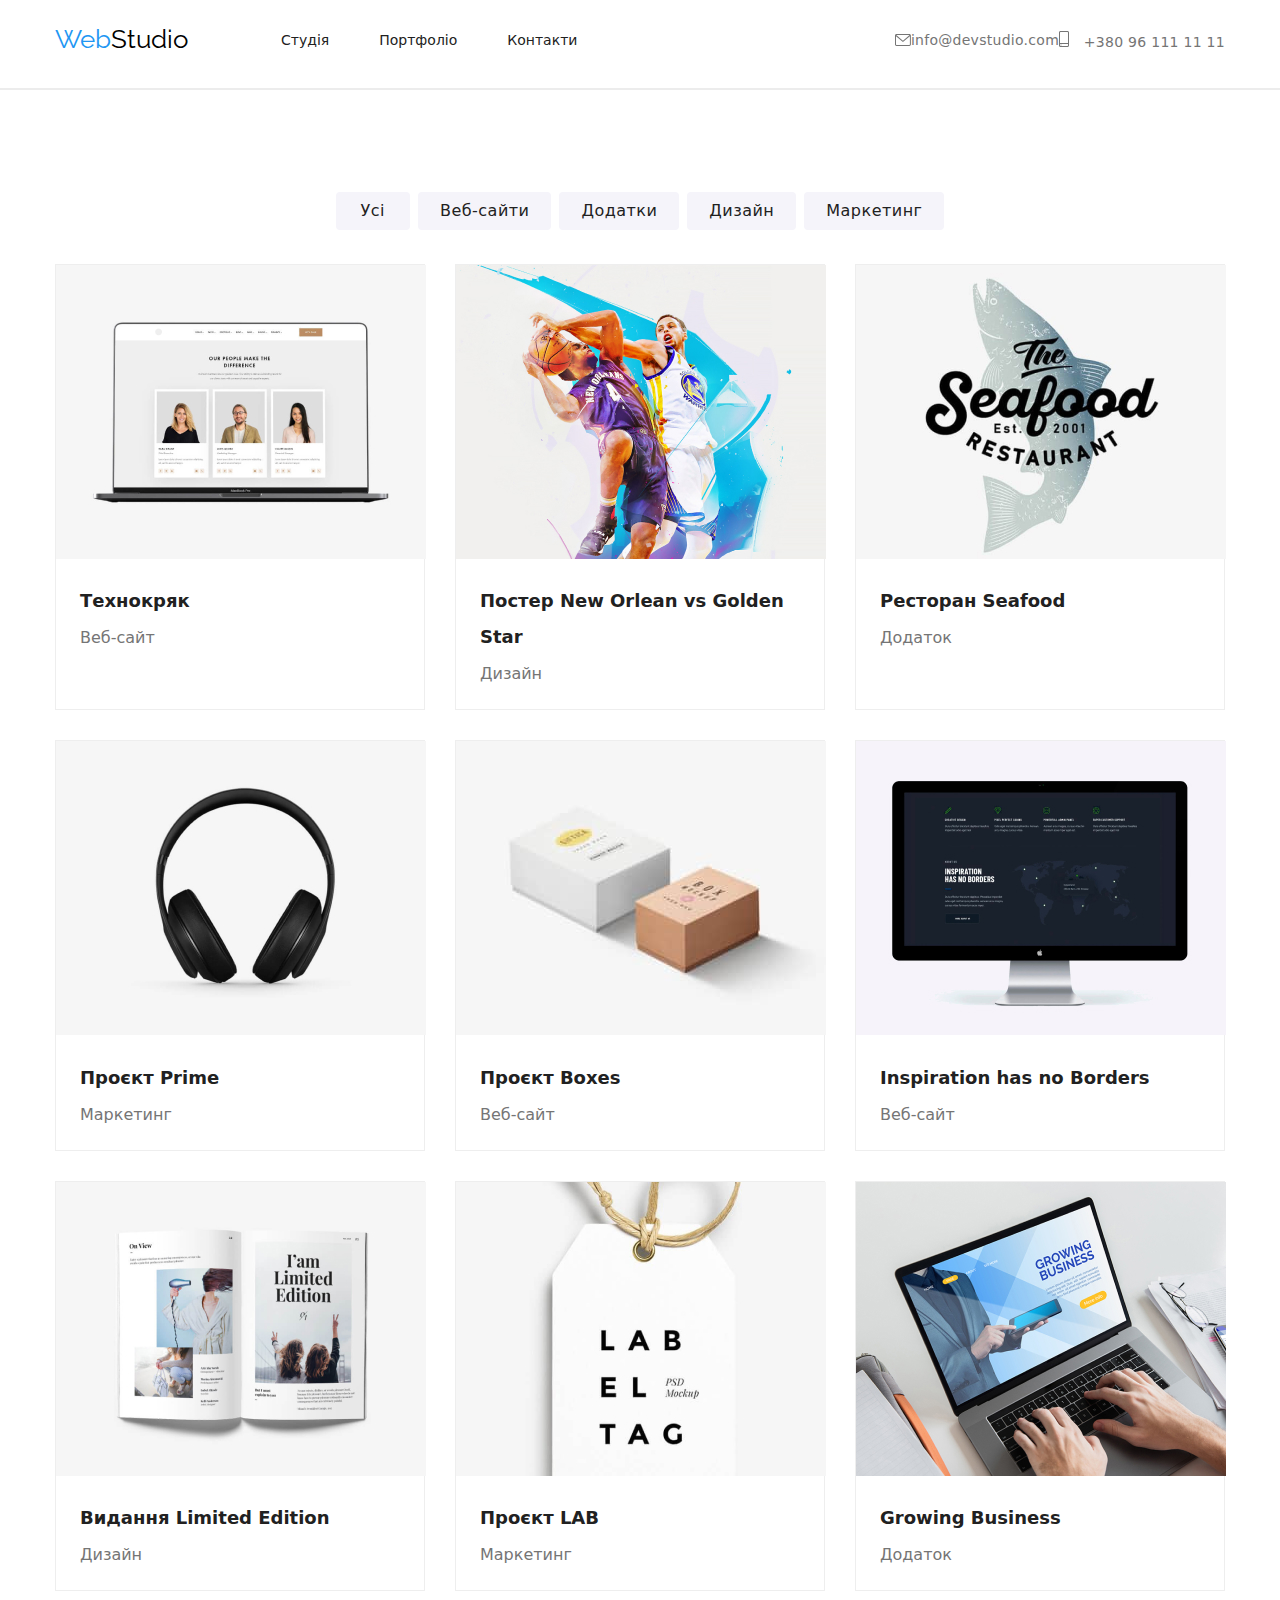
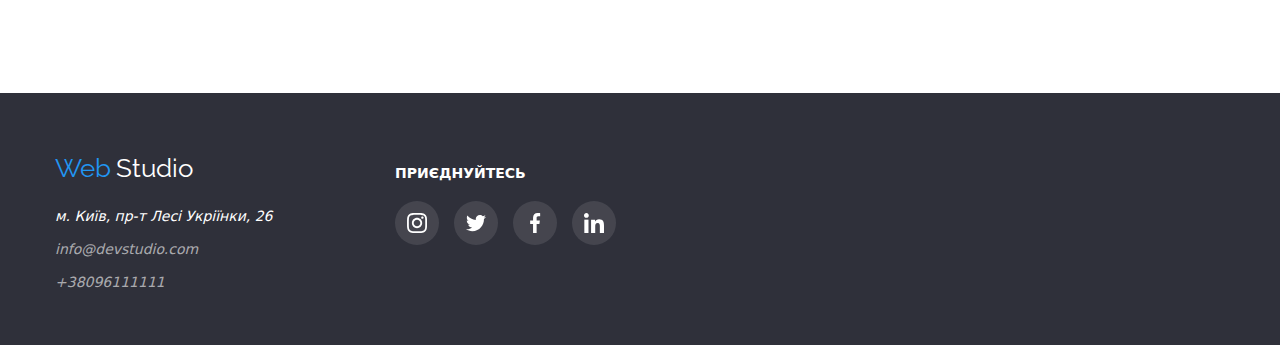
==== commit 9364df19: "я" ====
--- a/portfolio.html
+++ b/portfolio.html
@@ -61,7 +61,7 @@
               <span style="vertical-align: inherit">info@devstudio.com</span>
             </a>
           </li>
-          <li class="item">
+          <li class="mail">
             <a class="tel" href="tel:+380961111111">
               <svg class="smartphone" width="10" height="16">
                 <use href="./img/icons.svg#icon-smartphone"></use>
--- a/Styles/styles.css
+++ b/Styles/styles.css
@@ -193,9 +193,38 @@
 /* Top line */
 
 .mail {
+  /* padding-left: 10px; */
+  display: flex;
+  align-items: center;
+  justify-content: center;
+  /* margin-left: 10px; */
+  font-weight: 500;
+  font-size: 14px;
+  line-height: calc(16 / 14);
+  letter-spacing: 0.02em;
+  color: #757575;
+}
+
+.mail {
   /* display: inline-flex; */
   /* vertical-align: inherit; */
   /* align-items: center; */
+  /* font-weight: 500; */
+  /* font-size: 14px; */
+  /* line-height: calc(16 / 14); */
+  /* letter-spacing: 0.02em; */
+  /* color: #757575; */
+}
+
+.envelop {
+  /* display: flex; */
+  margin-right: 10px;
+  /* align-items: center; */
+  fill: #757575;
+}
+
+.tel {
+  /* align-items: center; */
   font-weight: 500;
   font-size: 14px;
   line-height: calc(16 / 14);
@@ -203,37 +232,25 @@
   color: #757575;
 }
 
-.envelop {
-  /* display: flex; */
-  margin-right: 10px;
-  align-items: center;
-  fill: #757575;
-}
-
-.tel {
-  align-items: center;
-  font-weight: 500;
-  font-size: 14px;
-  line-height: calc(16 / 14);
-  letter-spacing: 0.02em;
-  color: #757575;
-}
-
 .smartphone {
   /* display: inline; */
   margin-right: 10px;
-  align-items: center;
+  /* align-items: center; */
   fill: #757575;
 }
 
 .out_list .envelop:focus,
-.out_list .envelop:hover {
-  fill: #2196f3;
-}
-
+.out_list .envelop:hover,
 .out_list .smartphone:focus,
 .out_list .smartphone:hover {
   fill: #2196f3;
+}
+
+.out_list .mail:focus,
+.out_list .mail:hover 
+.out_list .tel:focus,
+.out_list .tel:hover {
+  color: #2196f3;
 }
 
 /* Hero */
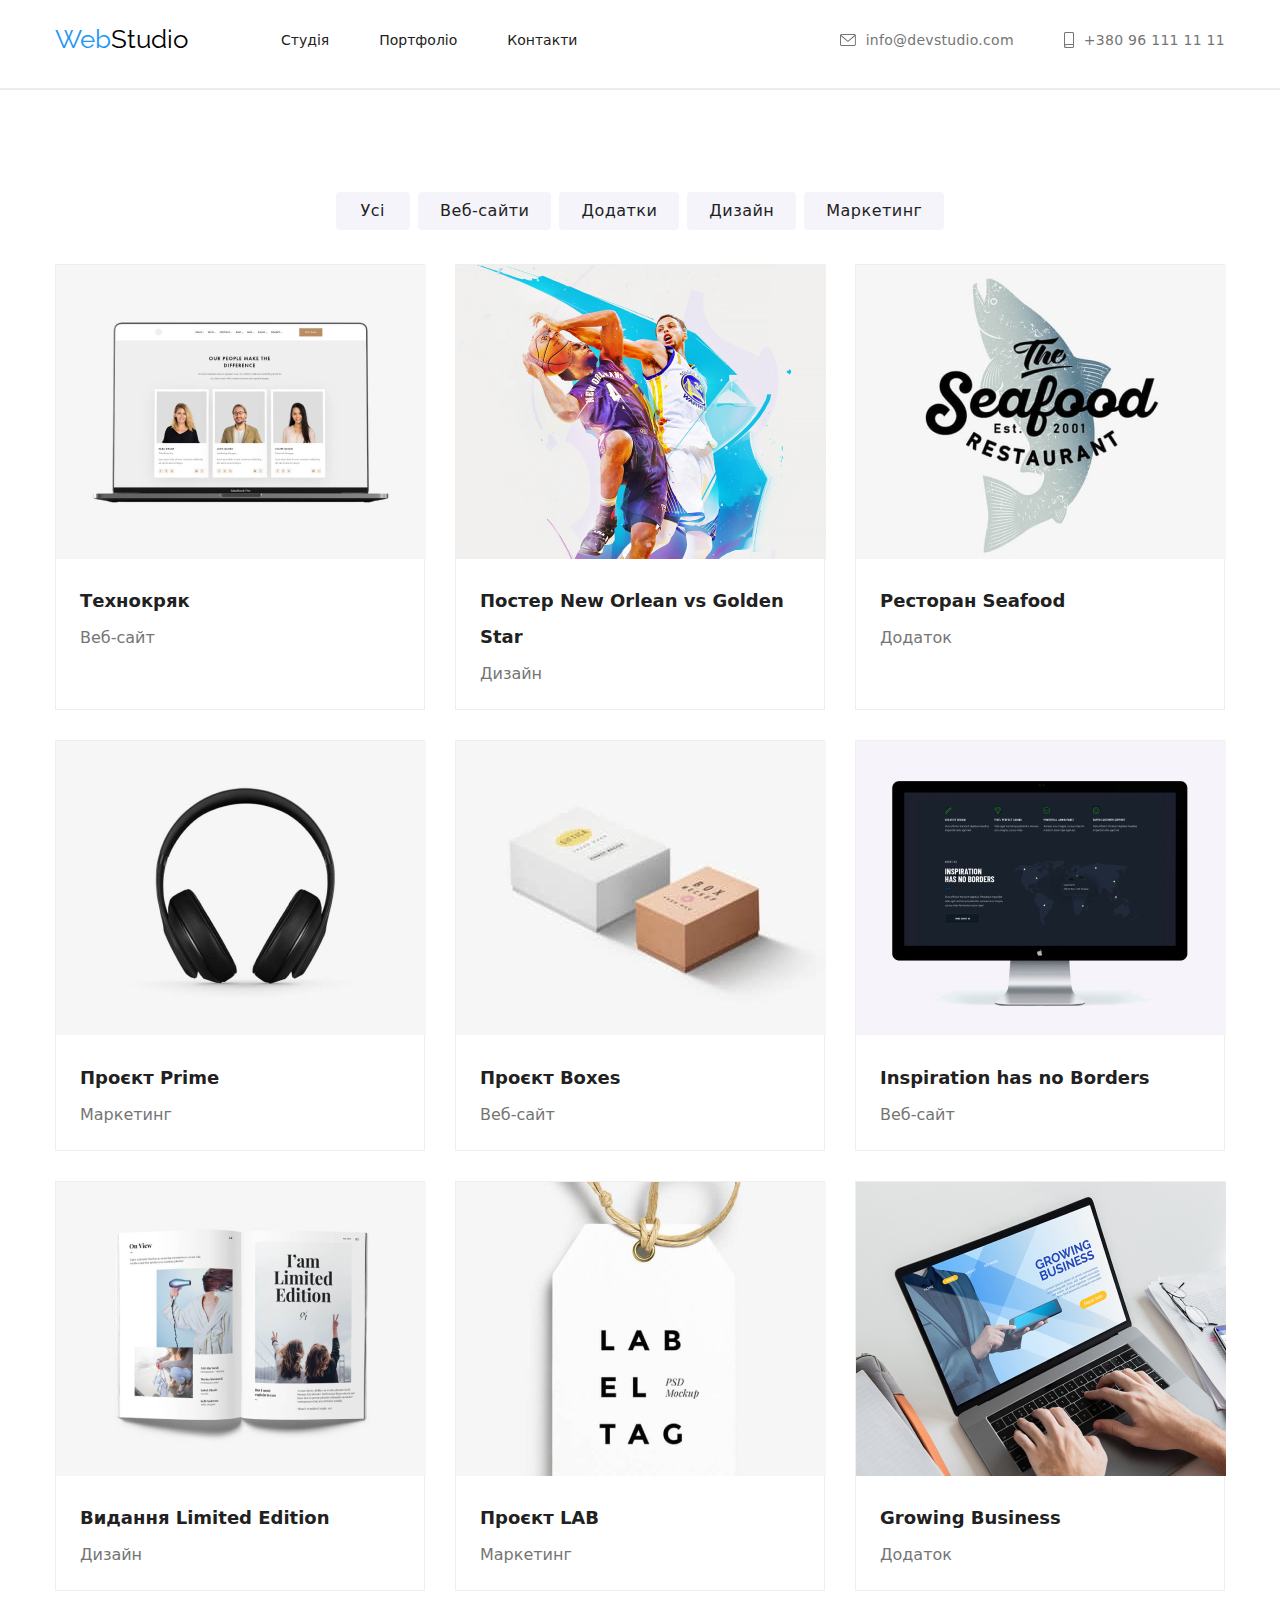
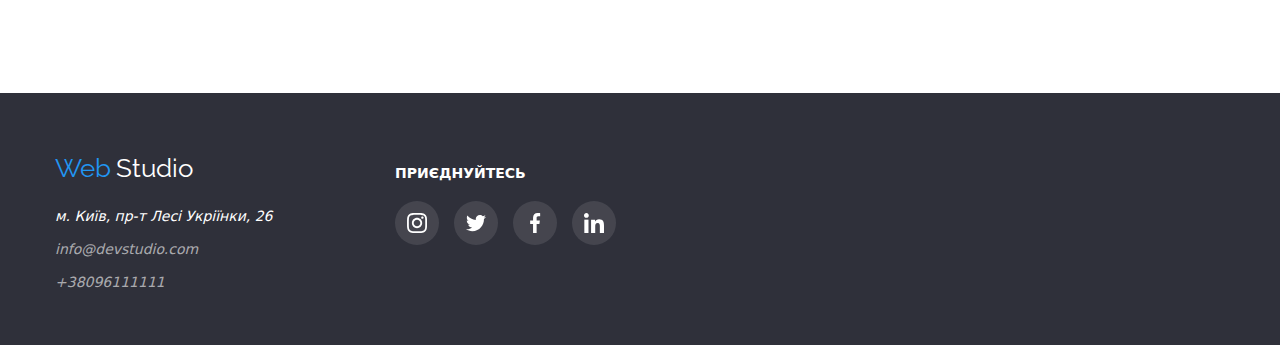
==== commit f65307a4: "переробив стилі" ====
--- a/portfolio.html
+++ b/portfolio.html
@@ -58,20 +58,19 @@
               ><svg class="envelope" width="16" height="12">
                 <use href="./img/icons.svg#icon-envelope"></use>
               </svg>
-              <span style="vertical-align: inherit">info@devstudio.com</span>
-            </a>
-          </li>
-          <li class="mail">
+              info@devstudio.com
+            </a>
+          </li>
+          <li class="item">
             <a class="tel" href="tel:+380961111111">
               <svg class="smartphone" width="10" height="16">
                 <use href="./img/icons.svg#icon-smartphone"></use>
               </svg>
-              <span>+380 96 111 11 11</span></a
+              +380 96 111 11 11</a
             >
           </li>
         </ul>
       </div>
-    </header>
     </header>
     <hr class="line" />
     <!--Section Portfolio-->
@@ -204,7 +203,7 @@
       </div>
     </section>
     <!-- Footer -->
-   <footer class="footer">
+    <footer class="footer">
       <div class="conteiner conteiner_footer">
         <div class="aaa">
           <a
--- a/Styles/styles.css
+++ b/Styles/styles.css
@@ -193,11 +193,9 @@
 /* Top line */
 
 .mail {
-  /* padding-left: 10px; */
   display: flex;
   align-items: center;
   justify-content: center;
-  /* margin-left: 10px; */
   font-weight: 500;
   font-size: 14px;
   line-height: calc(16 / 14);
@@ -205,26 +203,16 @@
   color: #757575;
 }
 
-.mail {
-  /* display: inline-flex; */
-  /* vertical-align: inherit; */
-  /* align-items: center; */
-  /* font-weight: 500; */
-  /* font-size: 14px; */
-  /* line-height: calc(16 / 14); */
-  /* letter-spacing: 0.02em; */
-  /* color: #757575; */
-}
-
-.envelop {
+.envelope {
   /* display: flex; */
   margin-right: 10px;
-  /* align-items: center; */
+  align-items: center;
   fill: #757575;
 }
 
 .tel {
-  /* align-items: center; */
+  display: flex;
+  height: 16px;
   font-weight: 500;
   font-size: 14px;
   line-height: calc(16 / 14);
@@ -235,22 +223,22 @@
 .smartphone {
   /* display: inline; */
   margin-right: 10px;
-  /* align-items: center; */
+  align-items: center;
   fill: #757575;
 }
 
-.out_list .envelop:focus,
-.out_list .envelop:hover,
+.out_list .envelope:focus,
+.out_list .envelope:hover,
 .out_list .smartphone:focus,
 .out_list .smartphone:hover {
   fill: #2196f3;
 }
 
 .out_list .mail:focus,
-.out_list .mail:hover 
+.out_list .mail:hover,
 .out_list .tel:focus,
 .out_list .tel:hover {
-  color: #2196f3;
+  fill: #2196f3;
 }
 
 /* Hero */
